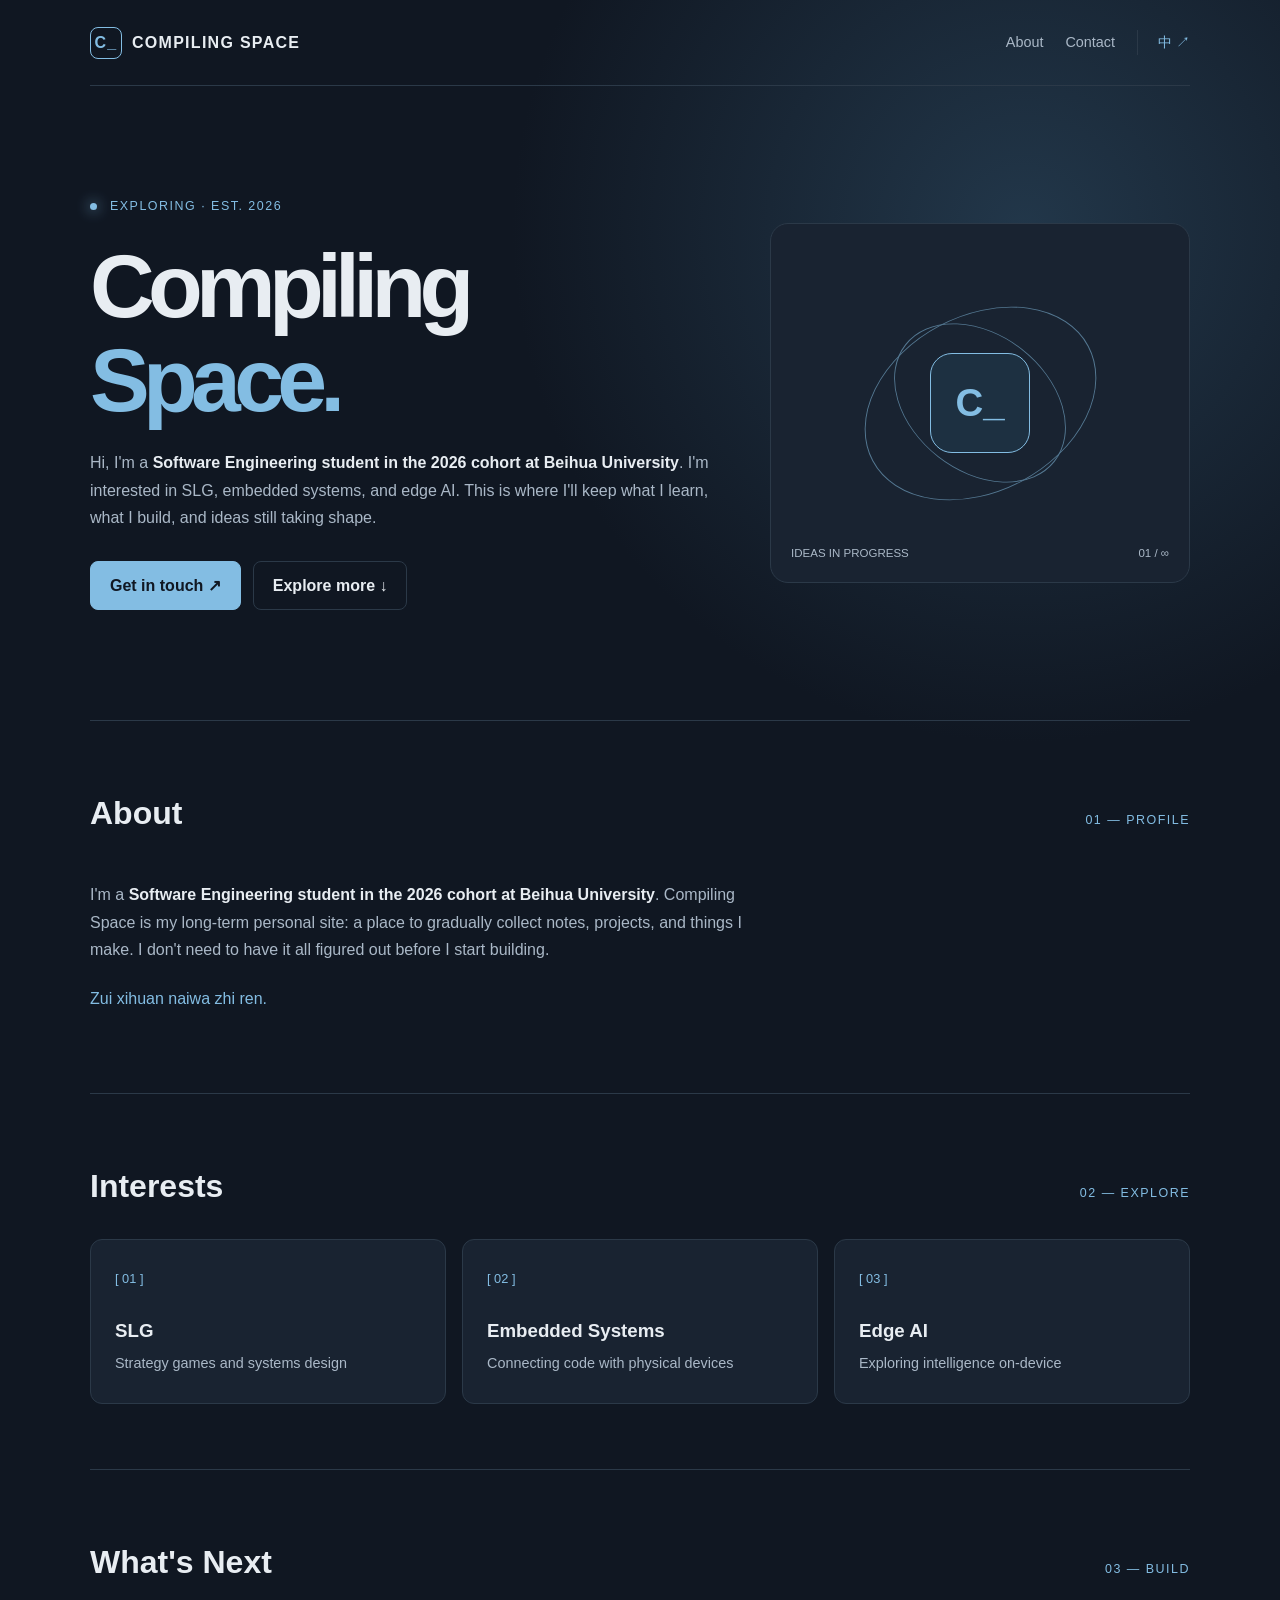
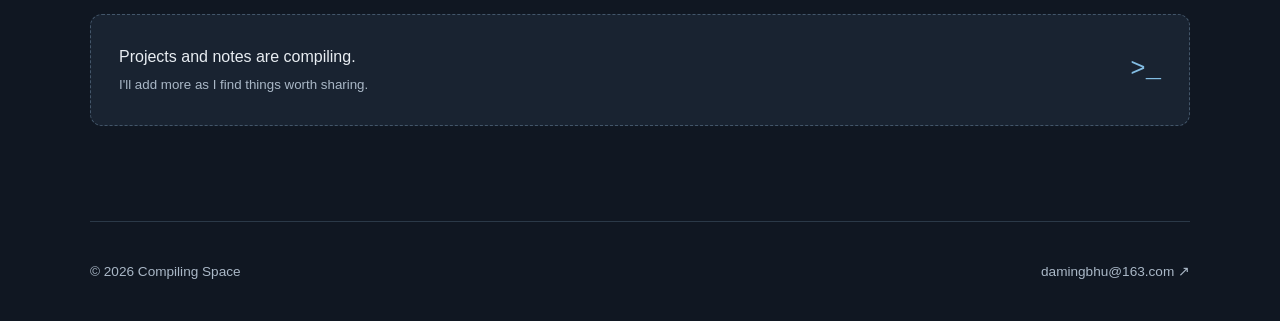
==== en/index.html @ e2c2000d "Create index.html" ====
<!doctype html>
<html lang="en">
  <head>
    <meta charset="UTF-8" />
    <meta name="viewport" content="width=device-width, initial-scale=1.0" />
    <meta
      name="description"
      content="Compiling Space: a personal site by a Software Engineering student at Beihua University, interested in SLG, embedded systems, and edge AI."
    />
    <meta name="theme-color" content="#101722" />
    <title>Compiling Space — A Personal Space</title>
    <link rel="stylesheet" href="../styles.css" />
  </head>

  <body>
    <header class="site-header container">
      <a class="brand" href="./" aria-label="Compiling Space home">
        <span class="brand-mark" aria-hidden="true">C_</span>
        <span>COMPILING SPACE</span>
      </a>
      <nav class="site-nav" aria-label="Main navigation">
        <a href="#about">About</a>
        <a href="mailto:damingbhu@163.com">Contact</a>
        <a class="language-switch" href="../zh/" lang="zh-CN">中 ↗</a>
      </nav>
    </header>

    <main class="container">
      <section class="hero">
        <div>
          <div class="eyebrow">
            <span class="status-dot" aria-hidden="true"></span>
            EXPLORING · EST. 2026
          </div>
          <h1>Compiling<br /><span>Space.</span></h1>
          <p class="hero-description">
            Hi, I'm a <strong>Software Engineering student in the 2026
            cohort at Beihua University</strong>. I'm interested in SLG,
            embedded systems, and edge AI. This is where I'll keep what
            I learn, what I build, and ideas still taking shape.
          </p>
          <div class="hero-actions">
            <a class="button button-primary" href="mailto:damingbhu@163.com">
              Get in touch ↗
            </a>
            <a class="button" href="#about">Explore more ↓</a>
          </div>
        </div>
        <div class="orbit-panel" aria-hidden="true">
          <span class="orbit"></span>
          <span class="orbit"></span>
          <span class="orbit-center">C_</span>
          <div class="orbit-caption">
            <span>IDEAS IN PROGRESS</span>
            <span>01 / ∞</span>
          </div>
        </div>
      </section>

      <section class="section" id="about">
        <div class="section-heading">
          <h2>About</h2>
          <span class="section-index">01 — PROFILE</span>
        </div>
        <p class="about-copy">
          I'm a <strong>Software Engineering student in the 2026 cohort
          at Beihua University</strong>. Compiling Space is my long-term
          personal site: a place to gradually collect notes, projects,
          and things I make. I don't need to have it all figured out
          before I start building.
        </p>
        <p class="personal-note">Zui xihuan naiwa zhi ren.</p>
      </section>

      <section class="section">
        <div class="section-heading">
          <h2>Interests</h2>
          <span class="section-index">02 — EXPLORE</span>
        </div>
        <div class="interests">
          <article class="interest-card">
            <span class="card-number">[ 01 ]</span>
            <h3>SLG</h3>
            <p>Strategy games and systems design</p>
          </article>
          <article class="interest-card">
            <span class="card-number">[ 02 ]</span>
            <h3>Embedded Systems</h3>
            <p>Connecting code with physical devices</p>
          </article>
          <article class="interest-card">
            <span class="card-number">[ 03 ]</span>
            <h3>Edge AI</h3>
            <p>Exploring intelligence on-device</p>
          </article>
        </div>
      </section>

      <section class="section">
        <div class="section-heading">
          <h2>What's Next</h2>
          <span class="section-index">03 — BUILD</span>
        </div>
        <div class="coming-soon">
          <div>
            <p>Projects and notes are compiling.</p>
            <small>I'll add more as I find things worth sharing.</small>
          </div>
          <span class="prompt" aria-hidden="true">&gt;_</span>
        </div>
      </section>
    </main>

    <footer class="site-footer container">
      <span>© 2026 Compiling Space</span>
      <a href="mailto:damingbhu@163.com">damingbhu@163.com ↗</a>
    </footer>
  </body>
</html>
---- styles.css ----
:root {
  color-scheme: dark;
  --bg: #101722;
  --card: #192331;
  --text: #e8edf2;
  --muted: #aab8c7;
  --accent: #83bde3;
  --line: #2b3948;
}

* { box-sizing: border-box; }

html { scroll-behavior: smooth; }

body {
  margin: 0;
  background: radial-gradient(circle at 80% 12%, #22374a 0, transparent 32rem), var(--bg);
  color: var(--text);
  font-family: -apple-system, BlinkMacSystemFont, "Segoe UI", "PingFang SC", "Microsoft YaHei", sans-serif;
  line-height: 1.7;
}

a { color: inherit; text-decoration: none; }
a:hover { color: var(--accent); }
a:focus-visible { outline: 2px solid var(--accent); outline-offset: 4px; }

.container { width: min(100% - 40px, 1100px); margin: auto; }

.site-header, .site-footer {
  display: flex;
  align-items: center;
  justify-content: space-between;
  gap: 20px;
  border-bottom: 1px solid var(--line);
}

.site-header { min-height: 86px; }
.site-footer {
  min-height: 100px;
  margin-top: 30px;
  border-top: 1px solid var(--line);
  border-bottom: 0;
  color: var(--muted);
  font-size: .85rem;
}

.brand { display: flex; align-items: center; gap: 10px; font-weight: 750; letter-spacing: .08em; }
.brand-mark {
  display: grid;
  width: 32px;
  height: 32px;
  place-items: center;
  border: 1px solid var(--accent);
  border-radius: 8px;
  color: var(--accent);
}

.site-nav { display: flex; align-items: center; gap: 22px; color: var(--muted); font-size: .9rem; }
.language-switch { padding-left: 20px; border-left: 1px solid var(--line); color: var(--accent); }

.hero {
  display: grid;
  grid-template-columns: 1.2fr .8fr;
  align-items: center;
  gap: 50px;
  padding: 110px 0;
}

.eyebrow, .section-index { color: var(--accent); font-size: .78rem; letter-spacing: .12em; }
.status-dot {
  display: inline-block;
  width: 7px;
  height: 7px;
  margin-right: 8px;
  border-radius: 50%;
  background: var(--accent);
  box-shadow: 0 0 14px var(--accent);
}

.hero h1 {
  margin: 22px 0;
  font-size: clamp(3.3rem, 7vw, 6.4rem);
  letter-spacing: -.075em;
  line-height: 1.05;
}

.hero h1 span, .personal-note { color: var(--accent); }
.hero-description, .about-copy { max-width: 660px; color: var(--muted); }
.hero-description strong, .about-copy strong { color: var(--text); }

.hero-actions { display: flex; flex-wrap: wrap; gap: 12px; margin-top: 30px; }
.button {
  display: inline-block;
  padding: 10px 19px;
  border: 1px solid var(--line);
  border-radius: 8px;
  font-weight: 600;
}
.button-primary { border-color: var(--accent); background: var(--accent); color: var(--bg); }
.button-primary:hover { background: #a0d0ef; color: var(--bg); }

.orbit-panel {
  position: relative;
  display: grid;
  min-height: 360px;
  overflow: hidden;
  place-items: center;
  border: 1px solid var(--line);
  border-radius: 18px;
  background: var(--card);
}
.orbit {
  position: absolute;
  width: 245px;
  height: 245px;
  border: 1px solid #547892;
  border-radius: 50%;
  transform: rotate(-28deg) scaleY(.72);
}
.orbit:nth-child(2) { width: 190px; height: 190px; transform: rotate(38deg) scaleY(.72); }
.orbit-center {
  position: relative;
  display: grid;
  width: 100px;
  height: 100px;
  place-items: center;
  border: 1px solid var(--accent);
  border-radius: 22px;
  background: #1d3041;
  color: var(--accent);
  font-size: 2.4rem;
  font-weight: bold;
}
.orbit-caption {
  position: absolute;
  right: 20px;
  bottom: 18px;
  left: 20px;
  display: flex;
  justify-content: space-between;
  color: var(--muted);
  font-size: .72rem;
}

.section { padding: 65px 0; border-top: 1px solid var(--line); }
.section-heading { display: flex; justify-content: space-between; align-items: baseline; gap: 15px; }
.section-heading h2 { margin: 0 0 25px; font-size: clamp(1.5rem, 3vw, 2rem); }
.personal-note { margin-top: 22px; }

.interests { display: grid; grid-template-columns: repeat(3, 1fr); gap: 16px; }
.interest-card {
  min-height: 165px;
  padding: 24px;
  border: 1px solid var(--line);
  border-radius: 12px;
  background: var(--card);
}
.card-number { color: var(--accent); font-size: .8rem; }
.interest-card h3 { margin: 24px 0 4px; }
.interest-card p { margin: 0; color: var(--muted); font-size: .9rem; }

.coming-soon {
  display: flex;
  align-items: center;
  justify-content: space-between;
  gap: 20px;
  padding: 28px;
  border: 1px dashed #43566a;
  border-radius: 12px;
  background: var(--card);
}
.coming-soon p { margin: 0; }
.coming-soon small { color: var(--muted); }
.prompt { color: var(--accent); font-family: monospace; font-size: 1.6rem; }

@media (max-width: 760px) {
  .hero { grid-template-columns: 1fr; padding: 75px 0; }
  .orbit-panel { min-height: 280px; }
  .interests { grid-template-columns: 1fr; }
}
@media (max-width: 480px) {
  .brand { font-size: .74rem; }
  .site-nav { gap: 12px; font-size: .8rem; }
  .language-switch { padding-left: 12px; }
  .section { padding: 50px 0; }
}
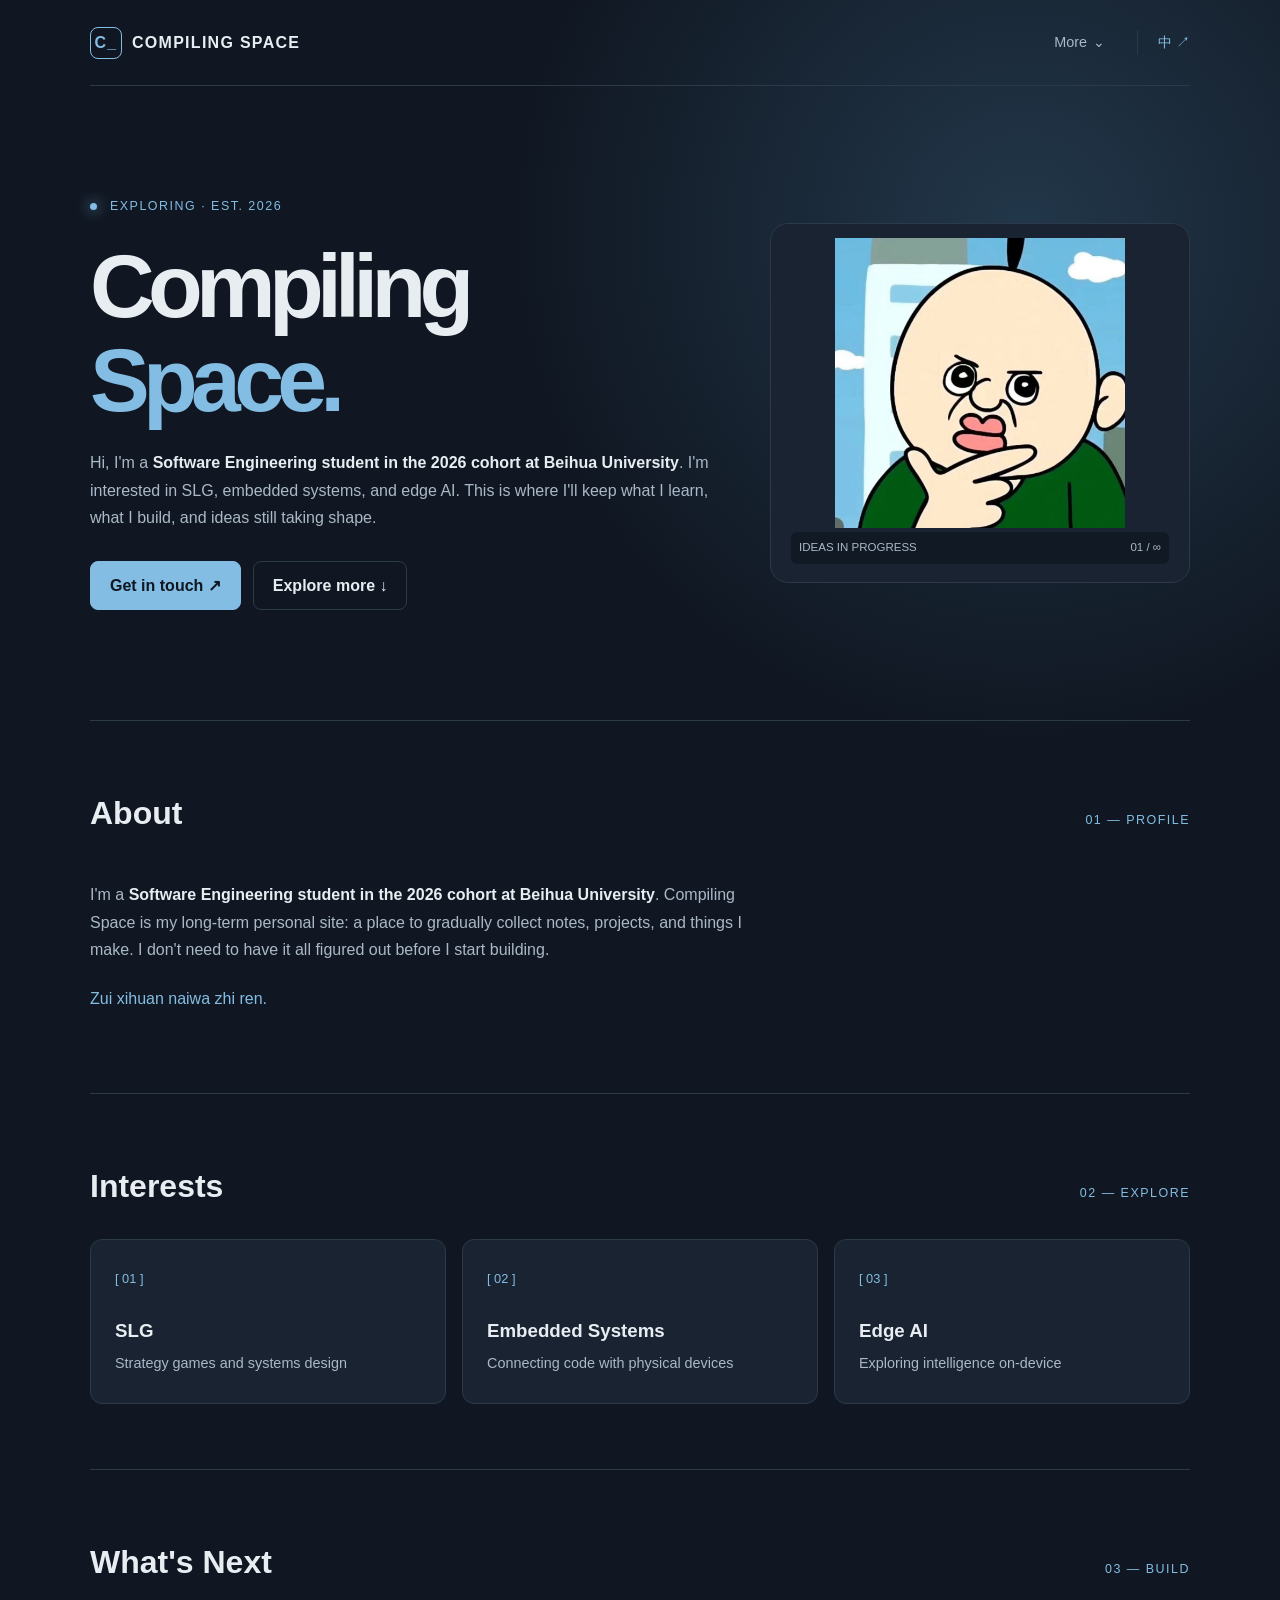
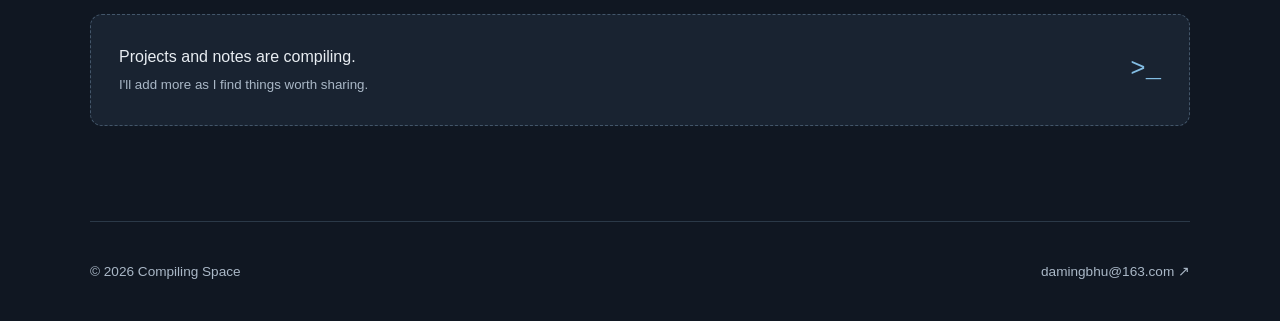
==== commit fb4e4845: "Add responsive more navigation Co-authored-by: Chatbox <chatbox@chatboxai.com>" ====
--- a/en/index.html
+++ b/en/index.html
@@ -9,7 +9,7 @@
     />
     <meta name="theme-color" content="#101722" />
     <title>Compiling Space — A Personal Space</title>
-    <link rel="stylesheet" href="../styles.css" />
+    <link rel="stylesheet" href="../styles.css?v=4" />
   </head>
 
   <body>
@@ -19,8 +19,16 @@
         <span>COMPILING SPACE</span>
       </a>
       <nav class="site-nav" aria-label="Main navigation">
-        <a href="#about">About</a>
-        <a href="mailto:damingbhu@163.com">Contact</a>
+        <details class="more-menu">
+          <summary aria-label="Open more navigation">
+            More
+            <span aria-hidden="true">⌄</span>
+          </summary>
+          <div class="more-menu-panel">
+            <a href="#about">About</a>
+            <a href="mailto:damingbhu@163.com">Contact</a>
+          </div>
+        </details>
         <a class="language-switch" href="../zh/" lang="zh-CN">中 ↗</a>
       </nav>
     </header>
@@ -115,5 +123,36 @@
       <span>© 2026 Compiling Space</span>
       <a href="mailto:damingbhu@163.com">damingbhu@163.com ↗</a>
     </footer>
+    <script>
+      (function () {
+        var menu = document.querySelector(".more-menu");
+        if (!menu) return;
+
+        var summary = menu.querySelector("summary");
+
+        menu.addEventListener("pointerenter", function (event) {
+          if (event.pointerType === "mouse") menu.open = true;
+        });
+
+        menu.addEventListener("pointerleave", function (event) {
+          if (event.pointerType === "mouse") menu.open = false;
+        });
+
+        document.addEventListener("pointerdown", function (event) {
+          if (!menu.contains(event.target)) menu.open = false;
+        });
+
+        document.addEventListener("keydown", function (event) {
+          if (event.key === "Escape" && menu.open) {
+            menu.open = false;
+            summary.focus();
+          }
+        });
+
+        menu.addEventListener("click", function (event) {
+          if (event.target.closest(".more-menu-panel a")) menu.open = false;
+        });
+      })();
+    </script>
   </body>
 </html>
--- a/styles.css
+++ b/styles.css
@@ -184,3 +184,101 @@
   .language-switch { padding-left: 12px; }
   .section { padding: 50px 0; }
 }
+/* 首页人物图片：同时作用于中文和英文页面 */
+.orbit-panel::before {
+  content: "";
+  position: absolute;
+  inset: 14px 14px 54px;
+  border-radius: 12px;
+  background: url("naiwa.jpg") center / contain no-repeat;
+}
+
+.orbit-panel .orbit,
+.orbit-panel .orbit-center {
+  display: none;
+}
+
+.orbit-caption {
+  z-index: 1;
+  padding: 6px 8px;
+  border-radius: 6px;
+  background: rgba(16, 23, 34, 0.8);
+}
+
+/* 顶部「更多」浮动菜单 */
+.more-menu {
+  position: relative;
+}
+
+.more-menu summary {
+  display: flex;
+  align-items: center;
+  gap: 6px;
+  min-height: 44px;
+  padding: 0 10px;
+  border-radius: 8px;
+  cursor: pointer;
+  list-style: none;
+  user-select: none;
+}
+
+.more-menu summary::-webkit-details-marker {
+  display: none;
+}
+
+.more-menu summary:hover,
+.more-menu summary:focus-visible,
+.more-menu[open] summary {
+  background: rgba(131, 189, 227, 0.14);
+  color: var(--accent);
+}
+
+.more-menu summary:focus-visible {
+  outline: 2px solid var(--accent);
+  outline-offset: 2px;
+}
+
+.more-menu summary span {
+  display: inline-block;
+  transition: transform 0.2s ease;
+}
+
+.more-menu[open] summary span {
+  transform: rotate(180deg);
+}
+
+.more-menu-panel {
+  position: absolute;
+  z-index: 20;
+  top: 100%;
+  right: 0;
+  display: flex;
+  flex-direction: column;
+  min-width: 168px;
+  max-width: calc(100vw - 32px);
+  padding: 8px;
+  border: 1px solid var(--line);
+  border-radius: 12px;
+  background: var(--card);
+  box-shadow: 0 18px 36px rgba(0, 0, 0, 0.38);
+}
+
+.more-menu-panel a {
+  display: flex;
+  align-items: center;
+  min-height: 44px;
+  padding: 0 12px;
+  border-radius: 7px;
+  white-space: nowrap;
+}
+
+.more-menu-panel a:hover,
+.more-menu-panel a:focus-visible {
+  background: #26384a;
+  color: var(--accent);
+}
+
+@media (max-width: 480px) {
+  .more-menu summary { padding: 0 6px; }
+  .more-menu-panel { min-width: 150px; }
+}
